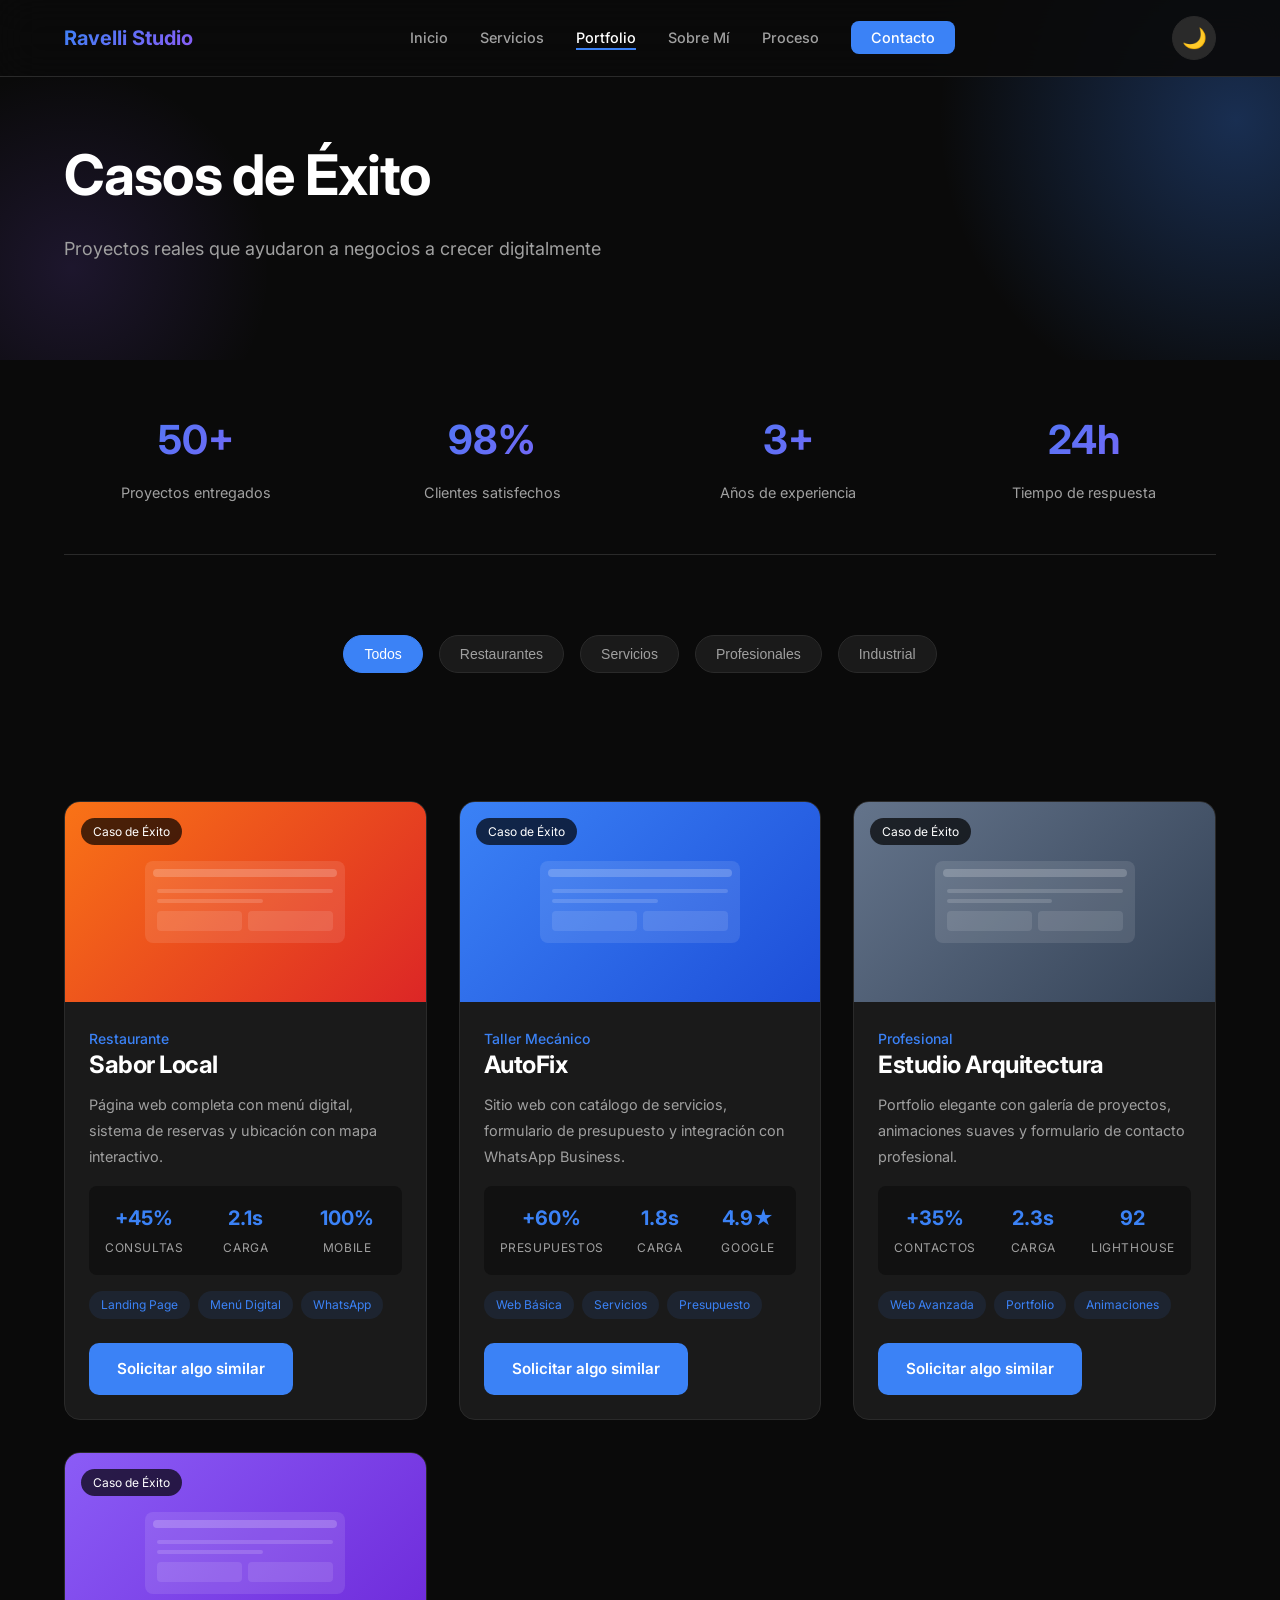
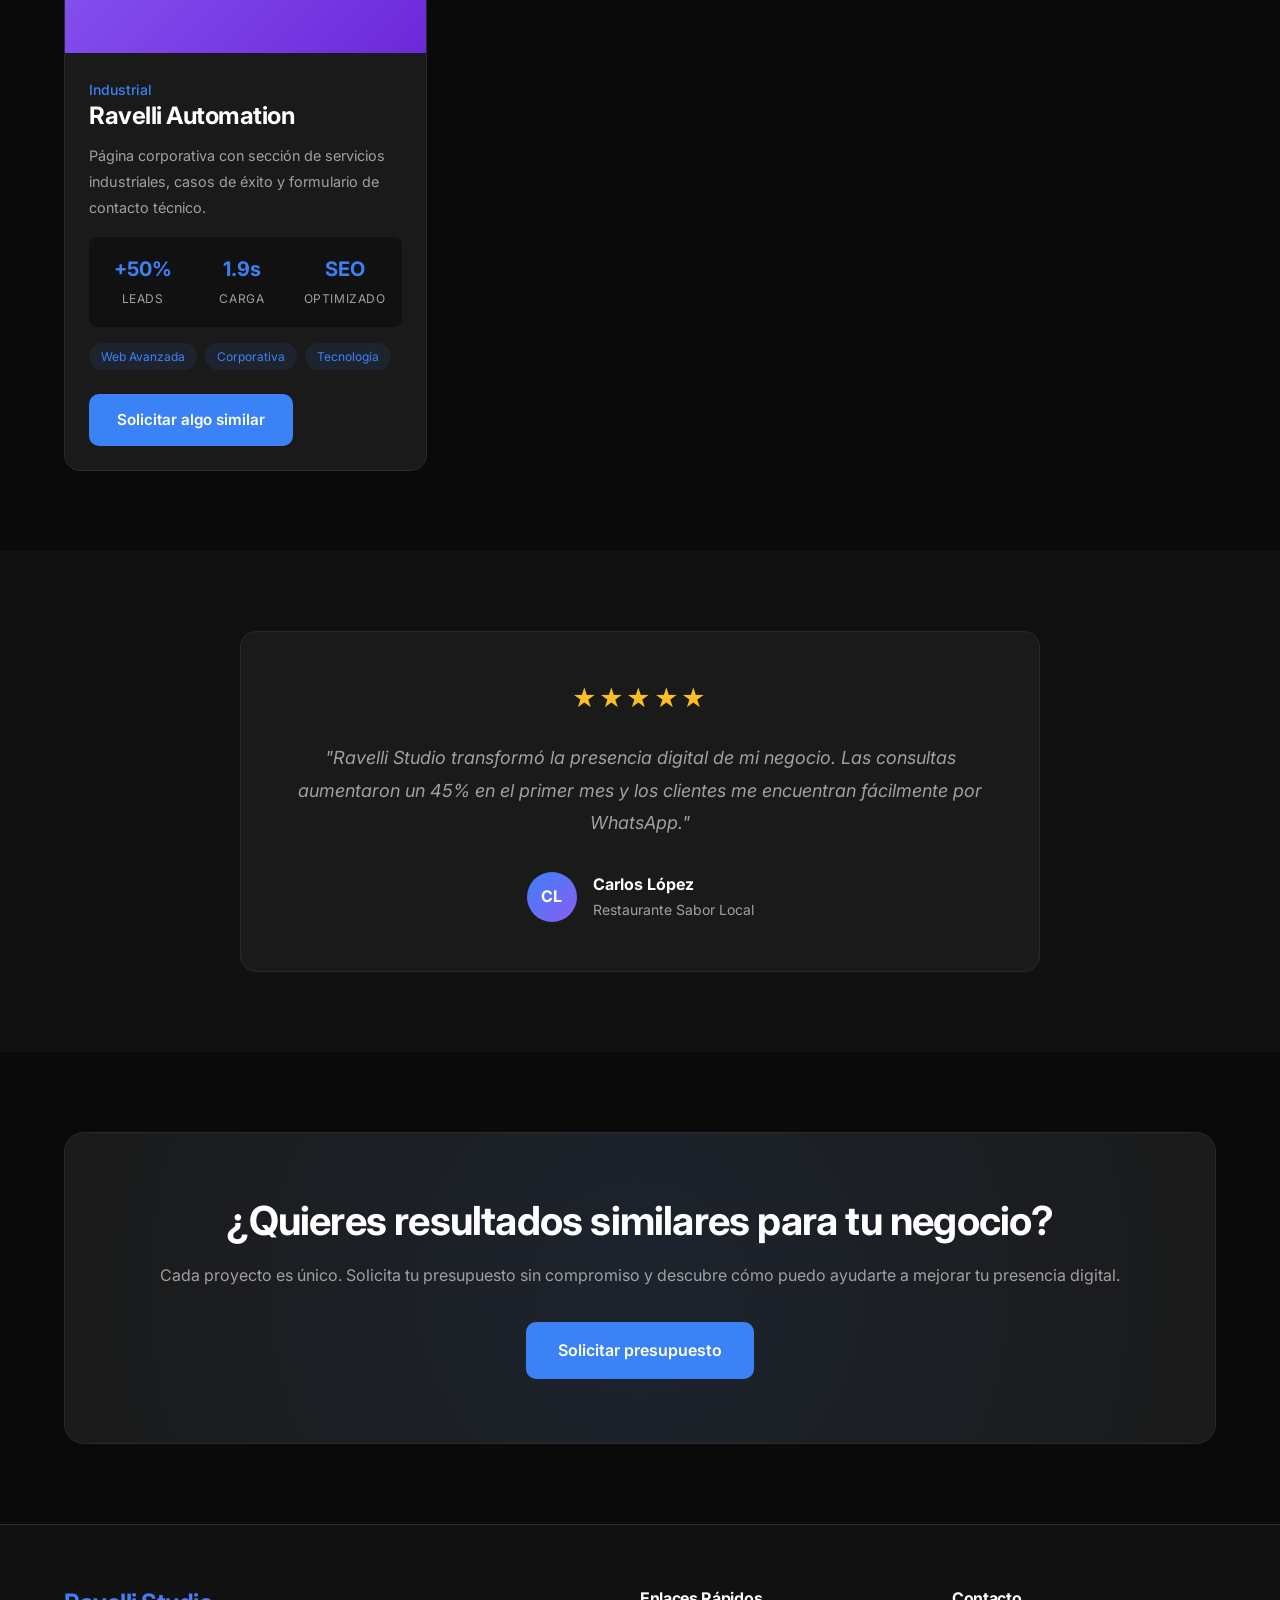
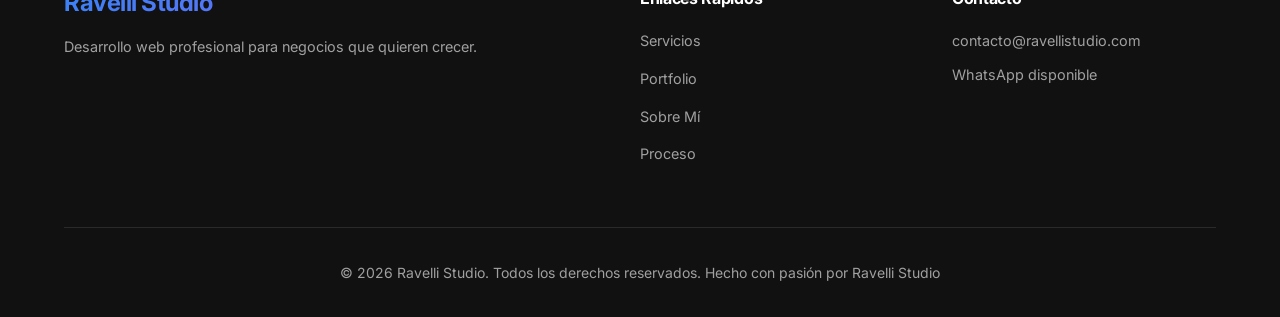
==== pages/portfolio.html @ ba7f77c7 "Add project files" ====
<!DOCTYPE html>
<html lang="es">
<head>
  <meta charset="UTF-8">
  <meta name="viewport" content="width=device-width, initial-scale=1.0">
  <meta name="description" content="Portfolio de proyectos realizados por Ravelli Studio - Casos de éxito y soluciones digitales para negocios.">
  <meta name="keywords" content="portfolio, proyectos web, landing pages, diseño web, casos de éxito">
  <meta name="author" content="Ignacio Ravelli">
  
  <title>Portfolio - Ravelli Studio</title>
  
  <link rel="preconnect" href="https://fonts.googleapis.com">
  <link rel="preconnect" href="https://fonts.gstatic.com" crossorigin>
  <link href="https://fonts.googleapis.com/css2?family=Inter:wght@400;500;600;700&display=swap" rel="stylesheet">
  
  <link rel="stylesheet" href="../css/style.css">
</head>
<body>
  <!-- Navigation -->
  <nav class="navbar">
    <div class="container">
      <a href="../index.html" class="navbar-brand">Ravelli Studio</a>
      <button class="menu-toggle" aria-label="Menú">
        <span></span>
        <span></span>
        <span></span>
      </button>
      <ul class="navbar-nav">
        <li><a href="../index.html">Inicio</a></li>
        <li><a href="servicios.html">Servicios</a></li>
        <li><a href="portfolio.html" class="active">Portfolio</a></li>
        <li><a href="sobre-mi.html">Sobre Mí</a></li>
        <li><a href="proceso.html">Proceso</a></li>
        <li><a href="contacto.html" class="navbar-cta">Contacto</a></li>
      </ul>
      <button class="theme-toggle" aria-label="Cambiar tema">
        <span class="icon-moon">🌙</span>
        <span class="icon-sun">☀️</span>
      </button>
    </div>
  </nav>

  <!-- Page Header -->
  <section class="hero" style="min-height: 40vh;">
    <div class="container">
      <div class="hero-content">
        <h1>Casos de Éxito</h1>
        <p>Proyectos reales que ayudaron a negocios a crecer digitalmente</p>
      </div>
    </div>
  </section>

  <!-- Results Stats -->
  <section class="section" style="padding-top: 0;">
    <div class="container">
      <div class="results-stats reveal">
        <div class="stat-item">
          <span class="stat-number">50+</span>
          <span class="stat-label">Proyectos entregados</span>
        </div>
        <div class="stat-item">
          <span class="stat-number">98%</span>
          <span class="stat-label">Clientes satisfechos</span>
        </div>
        <div class="stat-item">
          <span class="stat-number">3+</span>
          <span class="stat-label">Años de experiencia</span>
        </div>
        <div class="stat-item">
          <span class="stat-number">24h</span>
          <span class="stat-label">Tiempo de respuesta</span>
        </div>
      </div>
    </div>
  </section>

  <!-- Filter Buttons -->
  <section class="section" style="padding-top: 0;">
    <div class="container">
      <div class="portfolio-filters reveal">
        <button class="filter-btn active" data-filter="all">Todos</button>
        <button class="filter-btn" data-filter="restaurante">Restaurantes</button>
        <button class="filter-btn" data-filter="servicios">Servicios</button>
        <button class="filter-btn" data-filter="profesional">Profesionales</button>
        <button class="filter-btn" data-filter="industrial">Industrial</button>
      </div>
    </div>
  </section>

  <!-- Portfolio Section -->
  <section class="section" style="padding-top: 0;">
    <div class="container">
      <div class="portfolio-grid">
        <!-- Project 1: Sabor Local -->
        <div class="portfolio-card reveal" data-category="restaurante">
          <div class="portfolio-image" style="background: linear-gradient(135deg, #f97316, #dc2626);">
            <span class="demo-badge">Caso de Éxito</span>
            <div class="portfolio-mockup">
              <div class="mockup-header"></div>
              <div class="mockup-content">
                <div class="mockup-line"></div>
                <div class="mockup-line short"></div>
                <div class="mockup-grid">
                  <div class="mockup-box"></div>
                  <div class="mockup-box"></div>
                </div>
              </div>
            </div>
          </div>
          <div class="portfolio-content">
            <span class="portfolio-type">Restaurante</span>
            <h3>Sabor Local</h3>
            <p>Página web completa con menú digital, sistema de reservas y ubicación con mapa interactivo.</p>
            <div class="portfolio-metrics">
              <div class="metric">
                <span class="metric-value">+45%</span>
                <span class="metric-label">Consultas</span>
              </div>
              <div class="metric">
                <span class="metric-value">2.1s</span>
                <span class="metric-label">Carga</span>
              </div>
              <div class="metric">
                <span class="metric-value">100%</span>
                <span class="metric-label">Mobile</span>
              </div>
            </div>
            <div class="portfolio-tags">
              <span class="portfolio-tag">Landing Page</span>
              <span class="portfolio-tag">Menú Digital</span>
              <span class="portfolio-tag">WhatsApp</span>
            </div>
            <div class="portfolio-actions">
              <a href="contacto.html" class="btn btn-primary" data-whatsapp-message="Hola, me gustaría algo similar al proyecto Sabor Local para mi restaurante.">Solicitar algo similar</a>
            </div>
          </div>
        </div>

        <!-- Project 2: AutoFix -->
        <div class="portfolio-card reveal" data-category="servicios">
          <div class="portfolio-image" style="background: linear-gradient(135deg, #3b82f6, #1d4ed8);">
            <span class="demo-badge">Caso de Éxito</span>
            <div class="portfolio-mockup">
              <div class="mockup-header"></div>
              <div class="mockup-content">
                <div class="mockup-line"></div>
                <div class="mockup-line short"></div>
                <div class="mockup-grid">
                  <div class="mockup-box"></div>
                  <div class="mockup-box"></div>
                </div>
              </div>
            </div>
          </div>
          <div class="portfolio-content">
            <span class="portfolio-type">Taller Mecánico</span>
            <h3>AutoFix</h3>
            <p>Sitio web con catálogo de servicios, formulario de presupuesto y integración con WhatsApp Business.</p>
            <div class="portfolio-metrics">
              <div class="metric">
                <span class="metric-value">+60%</span>
                <span class="metric-label">Presupuestos</span>
              </div>
              <div class="metric">
                <span class="metric-value">1.8s</span>
                <span class="metric-label">Carga</span>
              </div>
              <div class="metric">
                <span class="metric-value">4.9★</span>
                <span class="metric-label">Google</span>
              </div>
            </div>
            <div class="portfolio-tags">
              <span class="portfolio-tag">Web Básica</span>
              <span class="portfolio-tag">Servicios</span>
              <span class="portfolio-tag">Presupuesto</span>
            </div>
            <div class="portfolio-actions">
              <a href="contacto.html" class="btn btn-primary" data-whatsapp-message="Hola, me gustaría algo similar al proyecto AutoFix para mi taller.">Solicitar algo similar</a>
            </div>
          </div>
        </div>

        <!-- Project 3: Estudio Arquitectura -->
        <div class="portfolio-card reveal" data-category="profesional">
          <div class="portfolio-image" style="background: linear-gradient(135deg, #64748b, #334155);">
            <span class="demo-badge">Caso de Éxito</span>
            <div class="portfolio-mockup">
              <div class="mockup-header"></div>
              <div class="mockup-content">
                <div class="mockup-line"></div>
                <div class="mockup-line short"></div>
                <div class="mockup-grid">
                  <div class="mockup-box"></div>
                  <div class="mockup-box"></div>
                </div>
              </div>
            </div>
          </div>
          <div class="portfolio-content">
            <span class="portfolio-type">Profesional</span>
            <h3>Estudio Arquitectura</h3>
            <p>Portfolio elegante con galería de proyectos, animaciones suaves y formulario de contacto profesional.</p>
            <div class="portfolio-metrics">
              <div class="metric">
                <span class="metric-value">+35%</span>
                <span class="metric-label">Contactos</span>
              </div>
              <div class="metric">
                <span class="metric-value">2.3s</span>
                <span class="metric-label">Carga</span>
              </div>
              <div class="metric">
                <span class="metric-value">92</span>
                <span class="metric-label">Lighthouse</span>
              </div>
            </div>
            <div class="portfolio-tags">
              <span class="portfolio-tag">Web Avanzada</span>
              <span class="portfolio-tag">Portfolio</span>
              <span class="portfolio-tag">Animaciones</span>
            </div>
            <div class="portfolio-actions">
              <a href="contacto.html" class="btn btn-primary" data-whatsapp-message="Hola, me gustaría algo similar al proyecto Estudio Arquitectura para mi negocio.">Solicitar algo similar</a>
            </div>
          </div>
        </div>

        <!-- Project 4: Ravelli Automation Demo -->
        <div class="portfolio-card reveal" data-category="industrial">
          <div class="portfolio-image" style="background: linear-gradient(135deg, #8b5cf6, #6d28d9);">
            <span class="demo-badge">Caso de Éxito</span>
            <div class="portfolio-mockup">
              <div class="mockup-header"></div>
              <div class="mockup-content">
                <div class="mockup-line"></div>
                <div class="mockup-line short"></div>
                <div class="mockup-grid">
                  <div class="mockup-box"></div>
                  <div class="mockup-box"></div>
                </div>
              </div>
            </div>
          </div>
          <div class="portfolio-content">
            <span class="portfolio-type">Industrial</span>
            <h3>Ravelli Automation</h3>
            <p>Página corporativa con sección de servicios industriales, casos de éxito y formulario de contacto técnico.</p>
            <div class="portfolio-metrics">
              <div class="metric">
                <span class="metric-value">+50%</span>
                <span class="metric-label">Leads</span>
              </div>
              <div class="metric">
                <span class="metric-value">1.9s</span>
                <span class="metric-label">Carga</span>
              </div>
              <div class="metric">
                <span class="metric-value">SEO</span>
                <span class="metric-label">Optimizado</span>
              </div>
            </div>
            <div class="portfolio-tags">
              <span class="portfolio-tag">Web Avanzada</span>
              <span class="portfolio-tag">Corporativa</span>
              <span class="portfolio-tag">Tecnología</span>
            </div>
            <div class="portfolio-actions">
              <a href="contacto.html" class="btn btn-primary" data-whatsapp-message="Hola, me gustaría algo similar al proyecto Ravelli Automation.">Solicitar algo similar</a>
            </div>
          </div>
        </div>
      </div>
    </div>
  </section>

  <!-- Testimonial -->
  <section class="section" style="background: var(--bg-secondary);">
    <div class="container">
      <div class="testimonial-card reveal">
        <div class="testimonial-content">
          <div class="testimonial-stars">★★★★★</div>
          <p class="testimonial-text">"Ravelli Studio transformó la presencia digital de mi negocio. Las consultas aumentaron un 45% en el primer mes y los clientes me encuentran fácilmente por WhatsApp."</p>
          <div class="testimonial-author">
            <div class="testimonial-avatar">CL</div>
            <div class="testimonial-info">
              <strong>Carlos López</strong>
              <span>Restaurante Sabor Local</span>
            </div>
          </div>
        </div>
      </div>
    </div>
  </section>

  <!-- CTA Final -->
  <section class="section">
    <div class="container">
      <div class="cta-final reveal">
        <h2>¿Quieres resultados similares para tu negocio?</h2>
        <p>Cada proyecto es único. Solicita tu presupuesto sin compromiso y descubre cómo puedo ayudarte a mejorar tu presencia digital.</p>
        <a href="contacto.html" class="btn btn-primary btn-large">Solicitar presupuesto</a>
      </div>
    </div>
  </section>

  <!-- Footer -->
  <footer class="footer">
    <div class="container">
      <div class="footer-grid">
        <div class="footer-brand">
          <h3>Ravelli Studio</h3>
          <p>Desarrollo web profesional para negocios que quieren crecer.</p>
        </div>
        <div class="footer-links">
          <h4>Enlaces Rápidos</h4>
          <ul>
            <li><a href="servicios.html">Servicios</a></li>
            <li><a href="portfolio.html">Portfolio</a></li>
            <li><a href="sobre-mi.html">Sobre Mí</a></li>
            <li><a href="proceso.html">Proceso</a></li>
          </ul>
        </div>
        <div class="footer-contact">
          <h4>Contacto</h4>
          <p>contacto@ravellistudio.com</p>
          <p>WhatsApp disponible</p>
        </div>
      </div>
      <div class="footer-bottom">
        <p>&copy; 2026 Ravelli Studio. Todos los derechos reservados. Hecho con pasión por Ravelli Studio</p>
      </div>
    </div>
  </footer>

  <script src="../js/main.js"></script>
</body>
</html>
---- css/style.css ----
/* ============================================
   RAVELLI STUDIO - Custom Styles
   ============================================ */

:root {
  /* Dark Mode (Default) */
  --bg-primary: #0a0a0a;
  --bg-secondary: #111111;
  --bg-card: #1a1a1a;
  --bg-card-hover: #222222;
  --text-primary: #ffffff;
  --text-secondary: #a0a0a0;
  --accent: #3b82f6;
  --accent-hover: #2563eb;
  --accent-glow: rgba(59, 130, 246, 0.3);
  --border: #2a2a2a;
  --gradient: linear-gradient(135deg, #3b82f6, #8b5cf6);
  --shadow: 0 4px 20px rgba(0, 0, 0, 0.3);
  --shadow-lg: 0 10px 40px rgba(0, 0, 0, 0.4);
  --toggle-bg: #2a2a2a;
  --toggle-icon: #ffffff;
}

/* Light Mode */
[data-theme="light"] {
  --bg-primary: #ffffff;
  --bg-secondary: #f8f9fa;
  --bg-card: #ffffff;
  --bg-card-hover: #f1f3f5;
  --text-primary: #1a1a1a;
  --text-secondary: #495057;
  --accent: #2563eb;
  --accent-hover: #1d4ed8;
  --accent-glow: rgba(37, 99, 235, 0.2);
  --border: #dee2e6;
  --shadow: 0 4px 20px rgba(0, 0, 0, 0.08);
  --shadow-lg: 0 10px 40px rgba(0, 0, 0, 0.12);
  --toggle-bg: #e9ecef;
  --toggle-icon: #1a1a1a;
}

* {
  margin: 0;
  padding: 0;
  box-sizing: border-box;
}

html {
  scroll-behavior: smooth;
}

body {
  font-family: 'Inter', -apple-system, BlinkMacSystemFont, 'Segoe UI', Roboto, sans-serif;
  background-color: var(--bg-primary);
  color: var(--text-primary);
  line-height: 1.6;
  overflow-x: hidden;
}

/* Typography */
h1, h2, h3, h4, h5, h6 {
  font-weight: 700;
  line-height: 1.2;
  letter-spacing: -0.02em;
}

h1 { font-size: clamp(2rem, 5vw, 3.5rem); }
h2 { font-size: clamp(1.75rem, 4vw, 2.5rem); }
h3 { font-size: clamp(1.25rem, 3vw, 1.5rem); }

p {
  color: var(--text-secondary);
  line-height: 1.8;
}

a {
  text-decoration: none;
  color: inherit;
  transition: color 0.3s ease;
}

/* Container */
.container {
  width: 100%;
  max-width: 1200px;
  margin: 0 auto;
  padding: 0 1.5rem;
}

/* Section */
.section {
  padding: 5rem 0;
}

.section-header {
  text-align: center;
  margin-bottom: 4rem;
}

.section-header h2 {
  margin-bottom: 1rem;
}

.section-header p {
  max-width: 600px;
  margin: 0 auto;
}

/* Navigation */
.navbar {
  position: fixed;
  top: 0;
  left: 0;
  right: 0;
  z-index: 1000;
  background: rgba(10, 10, 10, 0.9);
  backdrop-filter: blur(20px);
  border-bottom: 1px solid var(--border);
  padding: 1rem 0;
  transition: all 0.3s ease;
}

.navbar.scrolled {
  padding: 0.75rem 0;
  background: rgba(10, 10, 10, 0.95);
}

.navbar .container {
  display: flex;
  justify-content: space-between;
  align-items: center;
}

.navbar-brand {
  font-size: 1.25rem;
  font-weight: 700;
  background: var(--gradient);
  -webkit-background-clip: text;
  -webkit-text-fill-color: transparent;
  background-clip: text;
}

.navbar-nav {
  display: flex;
  gap: 2rem;
  list-style: none;
}

.navbar-nav a {
  color: var(--text-secondary);
  font-size: 0.9rem;
  font-weight: 500;
  transition: color 0.3s ease;
  position: relative;
}

.navbar-nav a::after {
  content: '';
  position: absolute;
  bottom: -4px;
  left: 0;
  width: 0;
  height: 2px;
  background: var(--accent);
  transition: width 0.3s ease;
}

.navbar-nav a:hover,
.navbar-nav a.active {
  color: var(--text-primary);
}

.navbar-nav a:hover::after,
.navbar-nav a.active::after {
  width: 100%;
}

.navbar-cta {
  background: var(--accent);
  color: white !important;
  padding: 0.5rem 1.25rem;
  border-radius: 8px;
  font-weight: 600;
  transition: all 0.3s ease;
}

.navbar-cta:hover {
  background: var(--accent-hover);
  transform: translateY(-2px);
  box-shadow: 0 4px 15px var(--accent-glow);
}

.navbar-cta::after {
  display: none !important;
}

/* Mobile Menu */
.menu-toggle {
  display: none;
  flex-direction: column;
  gap: 5px;
  cursor: pointer;
  padding: 5px;
  background: none;
  border: none;
}

.menu-toggle span {
  width: 25px;
  height: 2px;
  background: var(--text-primary);
  transition: all 0.3s ease;
}

/* Theme Toggle */
.theme-toggle {
  background: var(--toggle-bg);
  border: 1px solid var(--border);
  border-radius: 50px;
  padding: 0.5rem;
  cursor: pointer;
  display: flex;
  align-items: center;
  justify-content: center;
  width: 44px;
  height: 44px;
  transition: all 0.3s ease;
}

.theme-toggle:hover {
  border-color: var(--accent);
  transform: scale(1.05);
}

.theme-toggle .icon-sun,
.theme-toggle .icon-moon {
  font-size: 1.25rem;
  transition: all 0.3s ease;
}

.theme-toggle .icon-sun {
  display: none;
}

[data-theme="light"] .theme-toggle .icon-sun {
  display: block;
}

[data-theme="light"] .theme-toggle .icon-moon {
  display: none;
}

/* Hero Section */
.hero {
  min-height: 100vh;
  display: flex;
  align-items: center;
  position: relative;
  overflow: hidden;
  padding-top: 80px;
}

.hero::before {
  content: '';
  position: absolute;
  top: -50%;
  right: -20%;
  width: 600px;
  height: 600px;
  background: radial-gradient(circle, var(--accent-glow) 0%, transparent 70%);
  border-radius: 50%;
  pointer-events: none;
}

.hero::after {
  content: '';
  position: absolute;
  bottom: -30%;
  left: -10%;
  width: 400px;
  height: 400px;
  background: radial-gradient(circle, rgba(139, 92, 246, 0.15) 0%, transparent 70%);
  border-radius: 50%;
  pointer-events: none;
}

.hero-content {
  position: relative;
  z-index: 1;
  max-width: 700px;
}

.hero h1 {
  margin-bottom: 1.5rem;
}

.hero h1 span {
  background: var(--gradient);
  -webkit-background-clip: text;
  -webkit-text-fill-color: transparent;
  background-clip: text;
}

.hero p {
  font-size: 1.125rem;
  margin-bottom: 2rem;
}

.hero-buttons {
  display: flex;
  gap: 1rem;
  flex-wrap: wrap;
}

/* Buttons */
.btn {
  display: inline-flex;
  align-items: center;
  justify-content: center;
  padding: 0.875rem 1.75rem;
  border-radius: 10px;
  font-weight: 600;
  font-size: 0.95rem;
  transition: all 0.3s ease;
  cursor: pointer;
  border: none;
  gap: 0.5rem;
}

.btn-primary {
  background: var(--accent);
  color: white;
}

.btn-primary:hover {
  background: var(--accent-hover);
  transform: translateY(-2px);
  box-shadow: 0 8px 25px var(--accent-glow);
}

.btn-secondary {
  background: transparent;
  color: var(--text-primary);
  border: 1px solid var(--border);
}

.btn-secondary:hover {
  border-color: var(--accent);
  color: var(--accent);
  transform: translateY(-2px);
}

.btn-large {
  padding: 1rem 2rem;
  font-size: 1rem;
}

/* Cards */
.card {
  background: var(--bg-card);
  border-radius: 16px;
  padding: 2rem;
  border: 1px solid var(--border);
  transition: all 0.4s ease;
  position: relative;
  overflow: hidden;
}

.card::before {
  content: '';
  position: absolute;
  top: 0;
  left: 0;
  right: 0;
  height: 3px;
  background: var(--gradient);
  transform: scaleX(0);
  transition: transform 0.4s ease;
}

.card:hover {
  transform: translateY(-8px);
  border-color: var(--accent);
  box-shadow: var(--shadow-lg);
}

.card:hover::before {
  transform: scaleX(1);
}

.card-icon {
  width: 60px;
  height: 60px;
  background: rgba(59, 130, 246, 0.1);
  border-radius: 12px;
  display: flex;
  align-items: center;
  justify-content: center;
  margin-bottom: 1.5rem;
  font-size: 1.5rem;
}

.card h3 {
  margin-bottom: 0.75rem;
}

.card p {
  margin-bottom: 1.5rem;
}

/* Service Features */
.service-features {
  list-style: none;
  margin: 1.5rem 0;
}

.service-features li {
  color: var(--text-secondary);
  padding: 0.5rem 0;
  display: flex;
  align-items: center;
  gap: 0.75rem;
}

.service-features li::before {
  content: '✓';
  color: var(--accent);
  font-weight: bold;
}

/* Service Target */
.service-target {
  background: rgba(59, 130, 246, 0.1);
  padding: 0.75rem 1rem;
  border-radius: 8px;
  margin: 1rem 0;
  font-size: 0.875rem;
  color: var(--accent);
  border-left: 3px solid var(--accent);
}

/* Not Include */
.not-include {
  margin-top: 1rem;
  padding-top: 1rem;
  border-top: 1px solid var(--border);
}

.not-include h4 {
  font-size: 0.875rem;
  color: var(--text-secondary);
  margin-bottom: 0.5rem;
}

.not-include ul {
  list-style: none;
}

.not-include li {
  color: var(--text-secondary);
  font-size: 0.875rem;
  padding: 0.25rem 0;
}

.not-include li::before {
  content: '✕';
  color: #64748b;
  margin-right: 0.5rem;
}

/* Portfolio Grid */
.portfolio-grid {
  display: grid;
  grid-template-columns: repeat(auto-fit, minmax(300px, 1fr));
  gap: 2rem;
}

.portfolio-card {
  background: var(--bg-card);
  border-radius: 16px;
  overflow: hidden;
  border: 1px solid var(--border);
  transition: all 0.4s ease;
}

.portfolio-card:hover {
  transform: translateY(-8px);
  box-shadow: var(--shadow-lg);
  border-color: var(--accent);
}

.portfolio-image {
  width: 100%;
  height: 200px;
  background: var(--gradient);
  display: flex;
  align-items: center;
  justify-content: center;
  font-size: 2rem;
  color: white;
  position: relative;
}

.portfolio-image .demo-badge {
  position: absolute;
  top: 1rem;
  left: 1rem;
  background: rgba(0, 0, 0, 0.7);
  padding: 0.25rem 0.75rem;
  border-radius: 20px;
  font-size: 0.75rem;
}

.portfolio-content {
  padding: 1.5rem;
}

.portfolio-type {
  color: var(--accent);
  font-size: 0.875rem;
  font-weight: 500;
  margin-bottom: 0.5rem;
}

.portfolio-content h3 {
  margin-bottom: 0.75rem;
}

.portfolio-content p {
  margin-bottom: 1rem;
  font-size: 0.9rem;
}

.portfolio-tags {
  display: flex;
  flex-wrap: wrap;
  gap: 0.5rem;
  margin-bottom: 1.5rem;
}

.portfolio-tag {
  background: rgba(59, 130, 246, 0.1);
  color: var(--accent);
  padding: 0.25rem 0.75rem;
  border-radius: 20px;
  font-size: 0.75rem;
}

/* Process Steps */
.process-steps {
  display: grid;
  gap: 2rem;
  position: relative;
}

.process-steps::before {
  content: '';
  position: absolute;
  left: 30px;
  top: 0;
  bottom: 0;
  width: 2px;
  background: var(--border);
}

.process-step {
  display: flex;
  gap: 2rem;
  align-items: flex-start;
  position: relative;
}

.step-number {
  width: 60px;
  height: 60px;
  min-width: 60px;
  background: var(--gradient);
  border-radius: 50%;
  display: flex;
  align-items: center;
  justify-content: center;
  font-weight: 700;
  font-size: 1.25rem;
  position: relative;
  z-index: 1;
}

.step-content {
  background: var(--bg-card);
  padding: 1.5rem;
  border-radius: 12px;
  border: 1px solid var(--border);
  flex: 1;
}

.step-content h3 {
  margin-bottom: 0.5rem;
}

/* About Section */
.about-content {
  display: grid;
  grid-template-columns: 1fr 1fr;
  gap: 4rem;
  align-items: center;
}

.about-image {
  aspect-ratio: 1;
  background: var(--bg-card);
  border-radius: 20px;
  border: 1px solid var(--border);
  display: flex;
  align-items: center;
  justify-content: center;
  font-size: 4rem;
  position: relative;
  overflow: hidden;
}

.about-image::before {
  content: '';
  position: absolute;
  inset: 0;
  background: var(--gradient);
  opacity: 0.1;
}

.about-text h2 {
  margin-bottom: 1.5rem;
}

.about-text h3 {
  color: var(--accent);
  margin-bottom: 1rem;
  font-size: 1rem;
}

.about-text p {
  margin-bottom: 1.5rem;
}

.skills-list {
  display: flex;
  flex-wrap: wrap;
  gap: 0.75rem;
  margin-top: 1.5rem;
}

.skill-tag {
  background: rgba(59, 130, 246, 0.1);
  color: var(--accent);
  padding: 0.5rem 1rem;
  border-radius: 8px;
  font-size: 0.875rem;
  border: 1px solid rgba(59, 130, 246, 0.2);
}

/* Contact Section */
.contact-grid {
  display: grid;
  grid-template-columns: repeat(auto-fit, minmax(300px, 1fr));
  gap: 2rem;
}

.contact-card {
  background: var(--bg-card);
  padding: 2.5rem;
  border-radius: 16px;
  border: 1px solid var(--border);
  text-align: center;
  transition: all 0.3s ease;
}

.contact-card:hover {
  border-color: var(--accent);
  transform: translateY(-5px);
}

.contact-icon {
  width: 80px;
  height: 80px;
  background: rgba(59, 130, 246, 0.1);
  border-radius: 50%;
  display: flex;
  align-items: center;
  justify-content: center;
  margin: 0 auto 1.5rem;
  font-size: 2rem;
}

.contact-card h3 {
  margin-bottom: 0.75rem;
}

.contact-card p {
  margin-bottom: 1.5rem;
}

/* CTA Final */
.cta-final {
  background: var(--bg-card);
  border-radius: 20px;
  padding: 4rem;
  text-align: center;
  border: 1px solid var(--border);
  position: relative;
  overflow: hidden;
}

.cta-final::before {
  content: '';
  position: absolute;
  top: -50%;
  left: -50%;
  width: 200%;
  height: 200%;
  background: radial-gradient(circle, var(--accent-glow) 0%, transparent 50%);
  opacity: 0.3;
  pointer-events: none;
}

.cta-final h2 {
  margin-bottom: 1rem;
  position: relative;
}

.cta-final p {
  margin-bottom: 2rem;
  position: relative;
}

.cta-final .btn {
  position: relative;
}

/* Footer */
.footer {
  background: var(--bg-secondary);
  padding: 4rem 0 2rem;
  border-top: 1px solid var(--border);
}

.footer-grid {
  display: grid;
  grid-template-columns: 2fr 1fr 1fr;
  gap: 3rem;
  margin-bottom: 3rem;
}

.footer-brand h3 {
  background: var(--gradient);
  -webkit-background-clip: text;
  -webkit-text-fill-color: transparent;
  background-clip: text;
  margin-bottom: 1rem;
}

.footer-brand p {
  font-size: 0.9rem;
}

.footer-links h4,
.footer-contact h4 {
  color: var(--text-primary);
  margin-bottom: 1.25rem;
  font-size: 1rem;
}

.footer-links ul {
  list-style: none;
}

.footer-links li {
  margin-bottom: 0.75rem;
}

.footer-links a {
  color: var(--text-secondary);
  font-size: 0.9rem;
  transition: color 0.3s ease;
}

.footer-links a:hover {
  color: var(--accent);
}

.footer-contact p {
  font-size: 0.9rem;
  margin-bottom: 0.5rem;
}

.footer-bottom {
  padding-top: 2rem;
  border-top: 1px solid var(--border);
  text-align: center;
}

.footer-bottom p {
  font-size: 0.875rem;
}

/* Scroll Reveal Animation */
.reveal {
  opacity: 0;
  transform: translateY(30px);
  transition: all 0.6s ease;
}

.reveal.active {
  opacity: 1;
  transform: translateY(0);
}

/* Utilities */
.text-center { text-align: center; }
.text-accent { color: var(--accent); }
.mb-1 { margin-bottom: 0.5rem; }
.mb-2 { margin-bottom: 1rem; }
.mb-3 { margin-bottom: 1.5rem; }
.mb-4 { margin-bottom: 2rem; }

/* Responsive */
@media (max-width: 992px) {
  .about-content {
    grid-template-columns: 1fr;
    gap: 2rem;
  }

  .footer-grid {
    grid-template-columns: 1fr 1fr;
  }
}

@media (max-width: 768px) {
  .menu-toggle {
    display: flex;
  }

  .navbar-nav {
    position: fixed;
    top: 70px;
    left: 0;
    right: 0;
    background: var(--bg-primary);
    flex-direction: column;
    padding: 2rem;
    gap: 1.5rem;
    border-bottom: 1px solid var(--border);
    transform: translateY(-100%);
    opacity: 0;
    visibility: hidden;
    transition: all 0.3s ease;
  }

  .navbar-nav.active {
    transform: translateY(0);
    opacity: 1;
    visibility: visible;
  }

  .hero-buttons {
    flex-direction: column;
  }

  .hero-buttons .btn {
    width: 100%;
  }

  .process-steps::before {
    left: 20px;
  }

  .step-number {
    width: 40px;
    height: 40px;
    min-width: 40px;
    font-size: 1rem;
  }

  .process-step {
    gap: 1rem;
  }

  .footer-grid {
    grid-template-columns: 1fr;
    text-align: center;
  }

  .cta-final {
    padding: 3rem 1.5rem;
  }
}

@media (max-width: 480px) {
  .section {
    padding: 3rem 0;
  }

  .card {
    padding: 1.5rem;
  }

  .portfolio-grid {
    grid-template-columns: 1fr;
  }
}

/* Results Stats */
.results-stats {
  display: grid;
  grid-template-columns: repeat(4, 1fr);
  gap: 2rem;
  padding: 3rem 0;
  border-bottom: 1px solid var(--border);
}

.stat-item {
  text-align: center;
}

.stat-number {
  display: block;
  font-size: 2.5rem;
  font-weight: 700;
  background: var(--gradient);
  -webkit-background-clip: text;
  -webkit-text-fill-color: transparent;
  background-clip: text;
  margin-bottom: 0.5rem;
}

.stat-label {
  color: var(--text-secondary);
  font-size: 0.9rem;
}

/* Portfolio Filters */
.portfolio-filters {
  display: flex;
  justify-content: center;
  gap: 1rem;
  flex-wrap: wrap;
  margin-bottom: 3rem;
}

.filter-btn {
  background: var(--bg-card);
  border: 1px solid var(--border);
  color: var(--text-secondary);
  padding: 0.625rem 1.25rem;
  border-radius: 50px;
  font-size: 0.875rem;
  font-weight: 500;
  cursor: pointer;
  transition: all 0.3s ease;
}

.filter-btn:hover {
  border-color: var(--accent);
  color: var(--accent);
}

.filter-btn.active {
  background: var(--accent);
  border-color: var(--accent);
  color: white;
}

/* Portfolio Mockup */
.portfolio-mockup {
  width: 80%;
  max-width: 200px;
  background: rgba(255, 255, 255, 0.1);
  border-radius: 8px;
  padding: 8px;
  position: relative;
  z-index: 1;
}

.mockup-header {
  height: 8px;
  background: rgba(255, 255, 255, 0.2);
  border-radius: 4px;
  margin-bottom: 8px;
}

.mockup-content {
  padding: 4px;
}

.mockup-line {
  height: 4px;
  background: rgba(255, 255, 255, 0.15);
  border-radius: 2px;
  margin-bottom: 6px;
}

.mockup-line.short {
  width: 60%;
}

.mockup-grid {
  display: grid;
  grid-template-columns: 1fr 1fr;
  gap: 6px;
  margin-top: 8px;
}

.mockup-box {
  height: 20px;
  background: rgba(255, 255, 255, 0.1);
  border-radius: 4px;
}

/* Portfolio Metrics */
.portfolio-metrics {
  display: flex;
  gap: 1.5rem;
  margin: 1rem 0;
  padding: 1rem;
  background: var(--bg-secondary);
  border-radius: 8px;
}

.metric {
  text-align: center;
  flex: 1;
}

.metric-value {
  display: block;
  font-size: 1.25rem;
  font-weight: 700;
  color: var(--accent);
}

.metric-label {
  font-size: 0.75rem;
  color: var(--text-secondary);
  text-transform: uppercase;
  letter-spacing: 0.05em;
}

/* Portfolio Actions */
.portfolio-actions {
  margin-top: 1.5rem;
}

/* Testimonial */
.testimonial-card {
  background: var(--bg-card);
  border-radius: 16px;
  padding: 3rem;
  border: 1px solid var(--border);
  max-width: 800px;
  margin: 0 auto;
}

.testimonial-content {
  text-align: center;
}

.testimonial-stars {
  color: #fbbf24;
  font-size: 1.5rem;
  margin-bottom: 1.5rem;
  letter-spacing: 0.1em;
}

.testimonial-text {
  font-size: 1.125rem;
  line-height: 1.8;
  margin-bottom: 2rem;
  font-style: italic;
}

.testimonial-author {
  display: flex;
  align-items: center;
  justify-content: center;
  gap: 1rem;
}

.testimonial-avatar {
  width: 50px;
  height: 50px;
  background: var(--gradient);
  border-radius: 50%;
  display: flex;
  align-items: center;
  justify-content: center;
  font-weight: 700;
  color: white;
}

.testimonial-info {
  text-align: left;
}

.testimonial-info strong {
  display: block;
  color: var(--text-primary);
}

.testimonial-info span {
  font-size: 0.875rem;
  color: var(--text-secondary);
}

/* Responsive Stats */
@media (max-width: 768px) {
  .results-stats {
    grid-template-columns: repeat(2, 1fr);
    gap: 1.5rem;
  }

  .stat-number {
    font-size: 2rem;
  }

  .portfolio-filters {
    gap: 0.5rem;
  }

  .filter-btn {
    padding: 0.5rem 1rem;
    font-size: 0.8rem;
  }

  .portfolio-metrics {
    flex-wrap: wrap;
    gap: 1rem;
  }

  .metric {
    min-width: calc(50% - 0.5rem);
  }

  .testimonial-card {
    padding: 2rem 1.5rem;
  }
}

@media (max-width: 480px) {
  .results-stats {
    grid-template-columns: repeat(2, 1fr);
  }
}
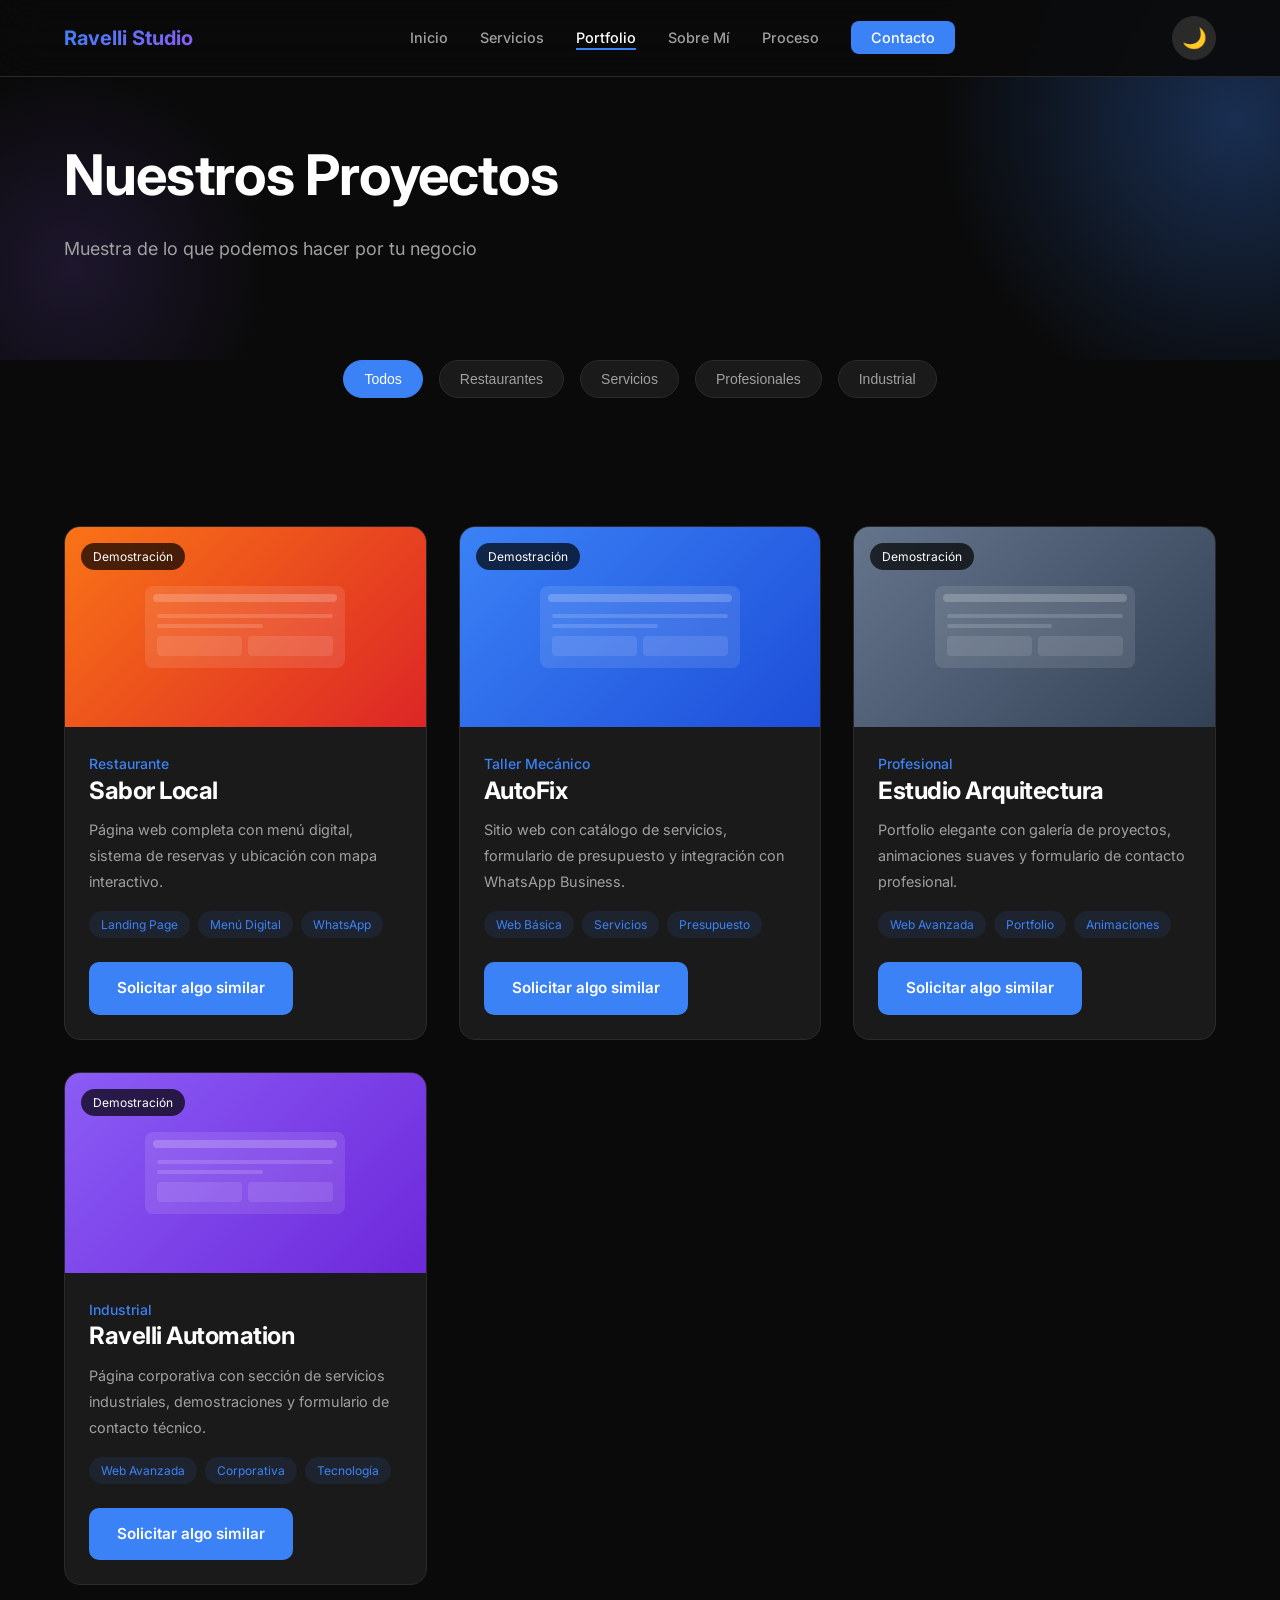
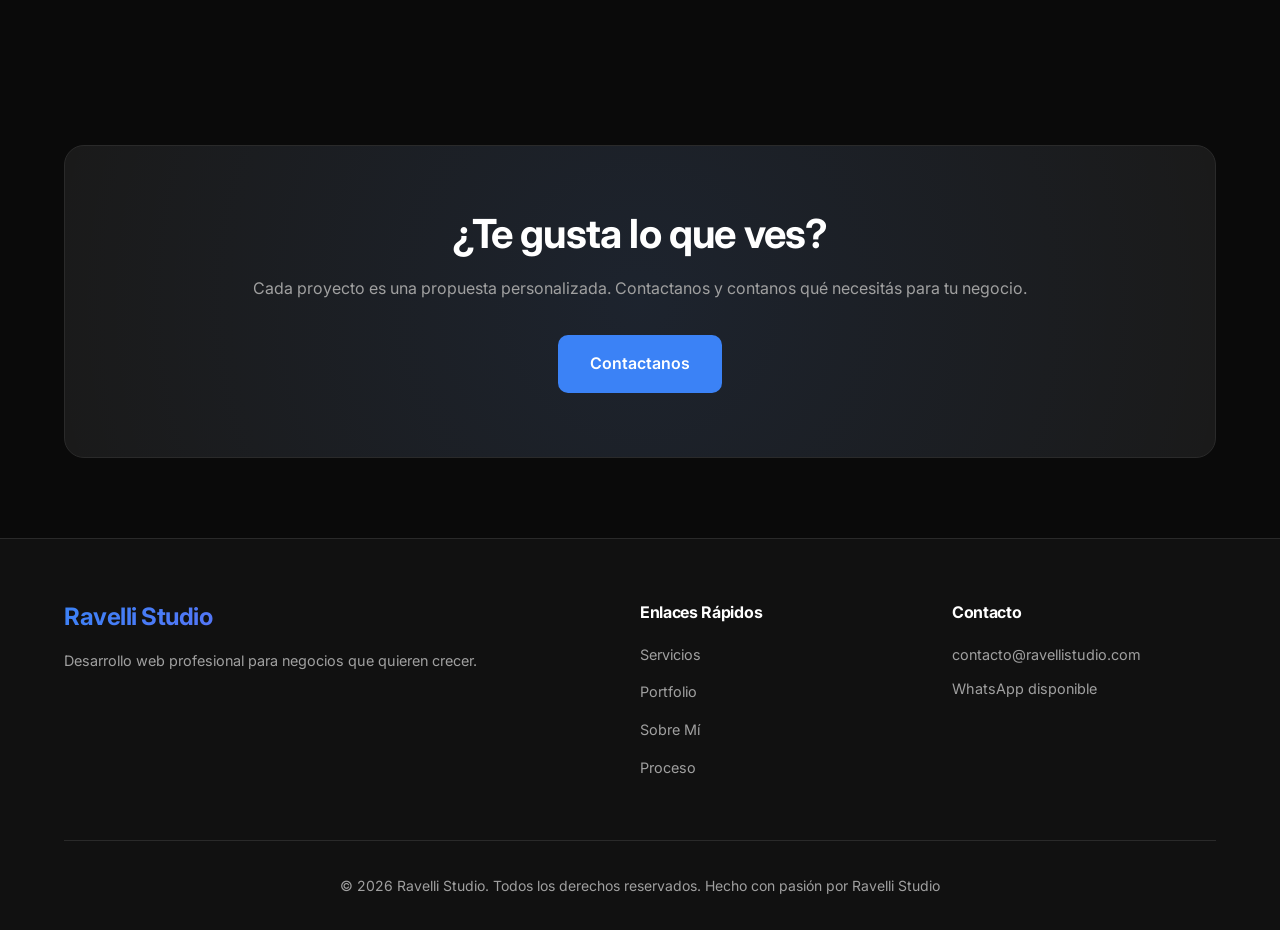
==== commit 35d4782b: "Retoncando detalles" ====
--- a/pages/portfolio.html
+++ b/pages/portfolio.html
@@ -3,8 +3,8 @@
 <head>
   <meta charset="UTF-8">
   <meta name="viewport" content="width=device-width, initial-scale=1.0">
-  <meta name="description" content="Portfolio de proyectos realizados por Ravelli Studio - Casos de éxito y soluciones digitales para negocios.">
-  <meta name="keywords" content="portfolio, proyectos web, landing pages, diseño web, casos de éxito">
+  <meta name="description" content="Muestra de proyectos y prototipos de Ravelli Studio - Soluciones digitales para negocios.">
+  <meta name="keywords" content="portfolio, proyectos web, landing pages, diseño web, prototipos">
   <meta name="author" content="Ignacio Ravelli">
   
   <title>Portfolio - Ravelli Studio</title>
@@ -44,32 +44,8 @@
   <section class="hero" style="min-height: 40vh;">
     <div class="container">
       <div class="hero-content">
-        <h1>Casos de Éxito</h1>
-        <p>Proyectos reales que ayudaron a negocios a crecer digitalmente</p>
-      </div>
-    </div>
-  </section>
-
-  <!-- Results Stats -->
-  <section class="section" style="padding-top: 0;">
-    <div class="container">
-      <div class="results-stats reveal">
-        <div class="stat-item">
-          <span class="stat-number">50+</span>
-          <span class="stat-label">Proyectos entregados</span>
-        </div>
-        <div class="stat-item">
-          <span class="stat-number">98%</span>
-          <span class="stat-label">Clientes satisfechos</span>
-        </div>
-        <div class="stat-item">
-          <span class="stat-number">3+</span>
-          <span class="stat-label">Años de experiencia</span>
-        </div>
-        <div class="stat-item">
-          <span class="stat-number">24h</span>
-          <span class="stat-label">Tiempo de respuesta</span>
-        </div>
+        <h1>Nuestros Proyectos</h1>
+        <p>Muestra de lo que podemos hacer por tu negocio</p>
       </div>
     </div>
   </section>
@@ -94,7 +70,7 @@
         <!-- Project 1: Sabor Local -->
         <div class="portfolio-card reveal" data-category="restaurante">
           <div class="portfolio-image" style="background: linear-gradient(135deg, #f97316, #dc2626);">
-            <span class="demo-badge">Caso de Éxito</span>
+            <span class="demo-badge">Demostración</span>
             <div class="portfolio-mockup">
               <div class="mockup-header"></div>
               <div class="mockup-content">
@@ -111,20 +87,7 @@
             <span class="portfolio-type">Restaurante</span>
             <h3>Sabor Local</h3>
             <p>Página web completa con menú digital, sistema de reservas y ubicación con mapa interactivo.</p>
-            <div class="portfolio-metrics">
-              <div class="metric">
-                <span class="metric-value">+45%</span>
-                <span class="metric-label">Consultas</span>
-              </div>
-              <div class="metric">
-                <span class="metric-value">2.1s</span>
-                <span class="metric-label">Carga</span>
-              </div>
-              <div class="metric">
-                <span class="metric-value">100%</span>
-                <span class="metric-label">Mobile</span>
-              </div>
-            </div>
+
             <div class="portfolio-tags">
               <span class="portfolio-tag">Landing Page</span>
               <span class="portfolio-tag">Menú Digital</span>
@@ -139,7 +102,7 @@
         <!-- Project 2: AutoFix -->
         <div class="portfolio-card reveal" data-category="servicios">
           <div class="portfolio-image" style="background: linear-gradient(135deg, #3b82f6, #1d4ed8);">
-            <span class="demo-badge">Caso de Éxito</span>
+            <span class="demo-badge">Demostración</span>
             <div class="portfolio-mockup">
               <div class="mockup-header"></div>
               <div class="mockup-content">
@@ -156,20 +119,7 @@
             <span class="portfolio-type">Taller Mecánico</span>
             <h3>AutoFix</h3>
             <p>Sitio web con catálogo de servicios, formulario de presupuesto y integración con WhatsApp Business.</p>
-            <div class="portfolio-metrics">
-              <div class="metric">
-                <span class="metric-value">+60%</span>
-                <span class="metric-label">Presupuestos</span>
-              </div>
-              <div class="metric">
-                <span class="metric-value">1.8s</span>
-                <span class="metric-label">Carga</span>
-              </div>
-              <div class="metric">
-                <span class="metric-value">4.9★</span>
-                <span class="metric-label">Google</span>
-              </div>
-            </div>
+
             <div class="portfolio-tags">
               <span class="portfolio-tag">Web Básica</span>
               <span class="portfolio-tag">Servicios</span>
@@ -184,7 +134,7 @@
         <!-- Project 3: Estudio Arquitectura -->
         <div class="portfolio-card reveal" data-category="profesional">
           <div class="portfolio-image" style="background: linear-gradient(135deg, #64748b, #334155);">
-            <span class="demo-badge">Caso de Éxito</span>
+            <span class="demo-badge">Demostración</span>
             <div class="portfolio-mockup">
               <div class="mockup-header"></div>
               <div class="mockup-content">
@@ -201,20 +151,7 @@
             <span class="portfolio-type">Profesional</span>
             <h3>Estudio Arquitectura</h3>
             <p>Portfolio elegante con galería de proyectos, animaciones suaves y formulario de contacto profesional.</p>
-            <div class="portfolio-metrics">
-              <div class="metric">
-                <span class="metric-value">+35%</span>
-                <span class="metric-label">Contactos</span>
-              </div>
-              <div class="metric">
-                <span class="metric-value">2.3s</span>
-                <span class="metric-label">Carga</span>
-              </div>
-              <div class="metric">
-                <span class="metric-value">92</span>
-                <span class="metric-label">Lighthouse</span>
-              </div>
-            </div>
+
             <div class="portfolio-tags">
               <span class="portfolio-tag">Web Avanzada</span>
               <span class="portfolio-tag">Portfolio</span>
@@ -229,7 +166,7 @@
         <!-- Project 4: Ravelli Automation Demo -->
         <div class="portfolio-card reveal" data-category="industrial">
           <div class="portfolio-image" style="background: linear-gradient(135deg, #8b5cf6, #6d28d9);">
-            <span class="demo-badge">Caso de Éxito</span>
+            <span class="demo-badge">Demostración</span>
             <div class="portfolio-mockup">
               <div class="mockup-header"></div>
               <div class="mockup-content">
@@ -245,21 +182,8 @@
           <div class="portfolio-content">
             <span class="portfolio-type">Industrial</span>
             <h3>Ravelli Automation</h3>
-            <p>Página corporativa con sección de servicios industriales, casos de éxito y formulario de contacto técnico.</p>
-            <div class="portfolio-metrics">
-              <div class="metric">
-                <span class="metric-value">+50%</span>
-                <span class="metric-label">Leads</span>
-              </div>
-              <div class="metric">
-                <span class="metric-value">1.9s</span>
-                <span class="metric-label">Carga</span>
-              </div>
-              <div class="metric">
-                <span class="metric-value">SEO</span>
-                <span class="metric-label">Optimizado</span>
-              </div>
-            </div>
+            <p>Página corporativa con sección de servicios industriales, demostraciones y formulario de contacto técnico.</p>
+
             <div class="portfolio-tags">
               <span class="portfolio-tag">Web Avanzada</span>
               <span class="portfolio-tag">Corporativa</span>
@@ -274,32 +198,13 @@
     </div>
   </section>
 
-  <!-- Testimonial -->
-  <section class="section" style="background: var(--bg-secondary);">
-    <div class="container">
-      <div class="testimonial-card reveal">
-        <div class="testimonial-content">
-          <div class="testimonial-stars">★★★★★</div>
-          <p class="testimonial-text">"Ravelli Studio transformó la presencia digital de mi negocio. Las consultas aumentaron un 45% en el primer mes y los clientes me encuentran fácilmente por WhatsApp."</p>
-          <div class="testimonial-author">
-            <div class="testimonial-avatar">CL</div>
-            <div class="testimonial-info">
-              <strong>Carlos López</strong>
-              <span>Restaurante Sabor Local</span>
-            </div>
-          </div>
-        </div>
-      </div>
-    </div>
-  </section>
-
   <!-- CTA Final -->
   <section class="section">
     <div class="container">
       <div class="cta-final reveal">
-        <h2>¿Quieres resultados similares para tu negocio?</h2>
-        <p>Cada proyecto es único. Solicita tu presupuesto sin compromiso y descubre cómo puedo ayudarte a mejorar tu presencia digital.</p>
-        <a href="contacto.html" class="btn btn-primary btn-large">Solicitar presupuesto</a>
+        <h2>¿Te gusta lo que ves?</h2>
+        <p>Cada proyecto es una propuesta personalizada. Contactanos y contanos qué necesitás para tu negocio.</p>
+        <a href="contacto.html" class="btn btn-primary btn-large">Contactanos</a>
       </div>
     </div>
   </section>
